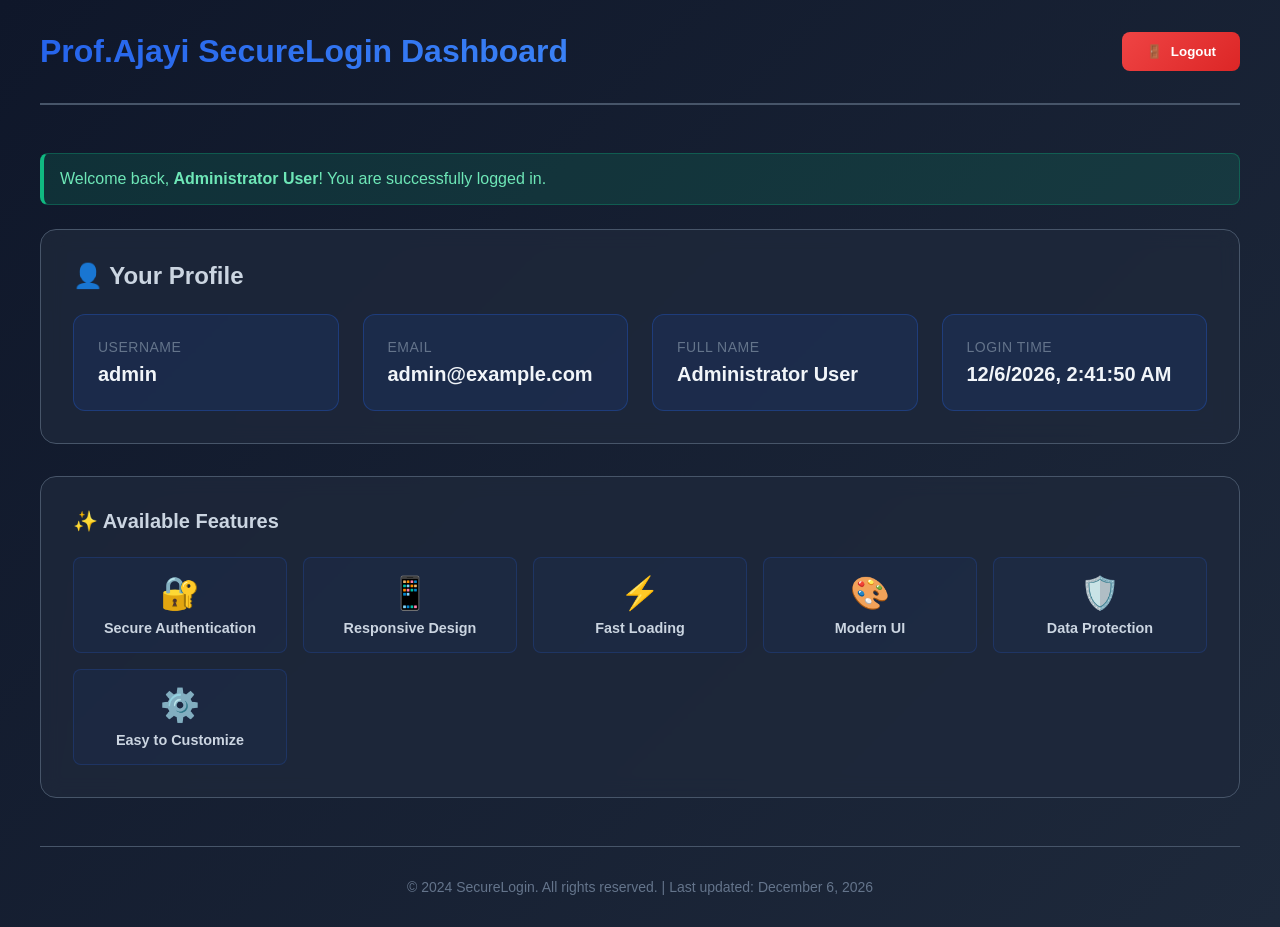
==== dashboard.html @ 4d06614e "Initial commit Csc 425 aassignmen" ====
<!DOCTYPE html>
<html lang="en">
<head>
    <meta charset="UTF-8">
    <meta name="viewport" content="width=device-width, initial-scale=1.0">
    <title>Dashboard -Prof.Ajayi Login</title>
    <style>
        * {
            margin: 0;
            padding: 0;
            box-sizing: border-box;
        }

        body {
            font-family: -apple-system, BlinkMacSystemFont, 'Segoe UI', Roboto, 'Helvetica Neue', Arial, sans-serif;
            background: linear-gradient(135deg, #0f172a 0%, #1e293b 100%);
            min-height: 100vh;
            color: #f1f5f9;
            padding: 2rem;
        }

        .container {
            max-width: 1200px;
            margin: 0 auto;
        }

        header {
            display: flex;
            justify-content: space-between;
            align-items: center;
            margin-bottom: 3rem;
            padding-bottom: 2rem;
            border-bottom: 2px solid #475569;
        }

        header h1 {
            font-size: 2rem;
            background: linear-gradient(135deg, #2563eb, #3b82f6);
            -webkit-background-clip: text;
            -webkit-text-fill-color: transparent;
            background-clip: text;
        }

        .logout-btn {
            padding: 0.75rem 1.5rem;
            background: linear-gradient(135deg, #ef4444, #dc2626);
            border: none;
            border-radius: 0.5rem;
            color: white;
            font-weight: 600;
            cursor: pointer;
            text-decoration: none;
            transition: all 0.3s ease;
            display: inline-flex;
            align-items: center;
            gap: 0.5rem;
        }

        .logout-btn:hover {
            transform: translateY(-2px);
            box-shadow: 0 6px 20px rgba(239, 68, 68, 0.3);
        }

        .welcome-section {
            background: rgba(30, 41, 59, 0.8);
            border: 1px solid #475569;
            border-radius: 1rem;
            padding: 2rem;
            margin-bottom: 2rem;
            backdrop-filter: blur(10px);
        }

        .welcome-section h2 {
            font-size: 1.5rem;
            margin-bottom: 1rem;
            color: #cbd5e1;
        }

        .user-info {
            display: grid;
            grid-template-columns: repeat(auto-fit, minmax(250px, 1fr));
            gap: 1.5rem;
            margin-top: 1.5rem;
        }

        .info-card {
            background: rgba(37, 99, 235, 0.1);
            border: 1px solid rgba(37, 99, 235, 0.3);
            border-radius: 0.75rem;
            padding: 1.5rem;
            transition: all 0.3s ease;
        }

        .info-card:hover {
            border-color: rgba(37, 99, 235, 0.6);
            background: rgba(37, 99, 235, 0.15);
        }

        .info-label {
            font-size: 0.875rem;
            color: #64748b;
            text-transform: uppercase;
            letter-spacing: 0.5px;
            margin-bottom: 0.5rem;
        }

        .info-value {
            font-size: 1.25rem;
            font-weight: 600;
            color: #f1f5f9;
        }

        .content-section {
            background: rgba(30, 41, 59, 0.8);
            border: 1px solid #475569;
            border-radius: 1rem;
            padding: 2rem;
            backdrop-filter: blur(10px);
        }

        .content-section h2 {
            font-size: 1.25rem;
            margin-bottom: 1.5rem;
            color: #cbd5e1;
        }

        .feature-grid {
            display: grid;
            grid-template-columns: repeat(auto-fit, minmax(200px, 1fr));
            gap: 1rem;
        }

        .feature-item {
            background: rgba(37, 99, 235, 0.05);
            border: 1px solid rgba(37, 99, 235, 0.2);
            border-radius: 0.5rem;
            padding: 1rem;
            text-align: center;
            transition: all 0.3s ease;
        }

        .feature-item:hover {
            border-color: rgba(37, 99, 235, 0.5);
            transform: translateY(-2px);
        }

        .feature-icon {
            font-size: 2rem;
            margin-bottom: 0.5rem;
        }

        .feature-name {
            font-weight: 600;
            color: #cbd5e1;
            font-size: 0.9rem;
        }

        .alert {
            background: rgba(16, 185, 129, 0.15);
            border: 1px solid rgba(16, 185, 129, 0.3);
            border-left: 4px solid #10b981;
            border-radius: 0.5rem;
            padding: 1rem;
            margin-bottom: 1.5rem;
            color: #6ee7b7;
        }

        footer {
            text-align: center;
            margin-top: 3rem;
            padding-top: 2rem;
            border-top: 1px solid #475569;
            color: #64748b;
            font-size: 0.875rem;
        }

        @media (max-width: 768px) {
            header {
                flex-direction: column;
                gap: 1rem;
                text-align: center;
            }

            .logout-btn {
                width: 100%;
                justify-content: center;
            }

            header h1 {
                font-size: 1.5rem;
            }

            .welcome-section h2 {
                font-size: 1.25rem;
            }

            .user-info {
                grid-template-columns: 1fr;
            }
        }
    </style>
</head>
<body>
    <div class="container">
        <!-- Header -->
        <header>
            <h1>Prof.Ajayi SecureLogin Dashboard</h1>
            <button class="logout-btn" id="logoutBtn">
                <span>🚪</span>
                <span>Logout</span>
            </button>
        </header>

        <!-- Welcome Message -->
        <div class="alert" id="welcomeAlert"></div>

        <!-- User Information Section -->
        <div class="welcome-section">
            <h2>👤 Your Profile</h2>
            <div class="user-info" id="userInfo">
                <div class="info-card">
                    <div class="info-label">Username</div>
                    <div class="info-value" id="usernameDisplay">Loading...</div>
                </div>
                <div class="info-card">
                    <div class="info-label">Email</div>
                    <div class="info-value" id="emailDisplay">Loading...</div>
                </div>
                <div class="info-card">
                    <div class="info-label">Full Name</div>
                    <div class="info-value" id="nameDisplay">Loading...</div>
                </div>
                <div class="info-card">
                    <div class="info-label">Login Time</div>
                    <div class="info-value" id="loginTimeDisplay">Loading...</div>
                </div>
            </div>
        </div>

        <!-- Features Section -->
        <div class="content-section" style="margin-top: 2rem;">
            <h2>✨ Available Features</h2>
            <div class="feature-grid">
                <div class="feature-item">
                    <div class="feature-icon">🔐</div>
                    <div class="feature-name">Secure Authentication</div>
                </div>
                <div class="feature-item">
                    <div class="feature-icon">📱</div>
                    <div class="feature-name">Responsive Design</div>
                </div>
                <div class="feature-item">
                    <div class="feature-icon">⚡</div>
                    <div class="feature-name">Fast Loading</div>
                </div>
                <div class="feature-item">
                    <div class="feature-icon">🎨</div>
                    <div class="feature-name">Modern UI</div>
                </div>
                <div class="feature-item">
                    <div class="feature-icon">🛡️</div>
                    <div class="feature-name">Data Protection</div>
                </div>
                <div class="feature-item">
                    <div class="feature-icon">⚙️</div>
                    <div class="feature-name">Easy to Customize</div>
                </div>
            </div>
        </div>

        <!-- Footer -->
        <footer>
            <p>&copy; 2024 SecureLogin. All rights reserved. | Last updated: <span id="currentDate"></span></p>
        </footer>
    </div>

    <script>
        /**
         * Dashboard Script
         * Displays user information and handles logout
         */

        // ===================================
        // INITIALIZATION
        // ===================================
        document.addEventListener('DOMContentLoaded', () => {
            displayUserInformation();
            setupLogout();
            updateDateTime();
        });

        // ===================================
        // DISPLAY USER INFORMATION
        // ===================================
        function displayUserInformation() {
            // Get user data from session (via cookie or from PHP)
            // In a real app, this would come from a PHP endpoint
            
            // For demo, we'll create sample data
            const userData = {
                username: 'admin',
                email: 'admin@example.com',
                name: 'Administrator User',
                loginTime: new Date().toLocaleString()
            };

            // Update DOM with user information
            document.getElementById('usernameDisplay').textContent = userData.username || 'Unknown';
            document.getElementById('emailDisplay').textContent = userData.email || 'Not provided';
            document.getElementById('nameDisplay').textContent = userData.name || 'User';
            document.getElementById('loginTimeDisplay').textContent = userData.loginTime;

            // Update welcome message
            const welcomeMsg = `Welcome back, <strong>${userData.name}</strong>! You are successfully logged in.`;
            document.getElementById('welcomeAlert').innerHTML = welcomeMsg;
        }

        // ===================================
        // LOGOUT FUNCTIONALITY
        // ===================================
        function setupLogout() {
            const logoutBtn = document.getElementById('logoutBtn');
            logoutBtn.addEventListener('click', handleLogout);
        }

        async function handleLogout() {
            // Confirm logout
            if (!confirm('Are you sure you want to logout?')) {
                return;
            }

            try {
                // Show loading state
                const logoutBtn = document.getElementById('logoutBtn');
                const originalText = logoutBtn.innerHTML;
                logoutBtn.disabled = true;
                logoutBtn.innerHTML = '<span>⏳</span><span>Logging out...</span>';

                // Call logout endpoint
                const response = await fetch('logout.php', {
                    method: 'POST',
                    headers: {
                        'Content-Type': 'application/json'
                    }
                });

                if (response.ok) {
                    // Redirect to login page
                    setTimeout(() => {
                        window.location.href = 'login.html';
                    }, 500);
                } else {
                    throw new Error('Logout failed');
                }
            } catch (error) {
                console.error('Logout error:', error);
                alert('Error during logout. Please try again.');
                logoutBtn.disabled = false;
                logoutBtn.innerHTML = originalText;
            }
        }

        // ===================================
        // UTILITY FUNCTIONS
        // ===================================
        function updateDateTime() {
            const now = new Date();
            const options = { 
                year: 'numeric', 
                month: 'long', 
                day: 'numeric'
            };
            document.getElementById('currentDate').textContent = now.toLocaleDateString('en-US', options);
        }

        // ===================================
        // PAGE VISIBILITY & SESSION CHECK
        // ===================================
        document.addEventListener('visibilitychange', () => {
            if (document.visibilityState === 'visible') {
                // Page is now visible - could verify session is still active
                console.log('Dashboard visible');
            }
        });

        // Optional: Warn before unload if there are unsaved changes
        window.addEventListener('beforeunload', (event) => {
            // Only warn if user initiated navigation
            if (event.type === 'beforeunload') {
                // Uncomment to show warning
                // event.preventDefault();
                // event.returnValue = '';
            }
        });
    </script>
</body>
</html>
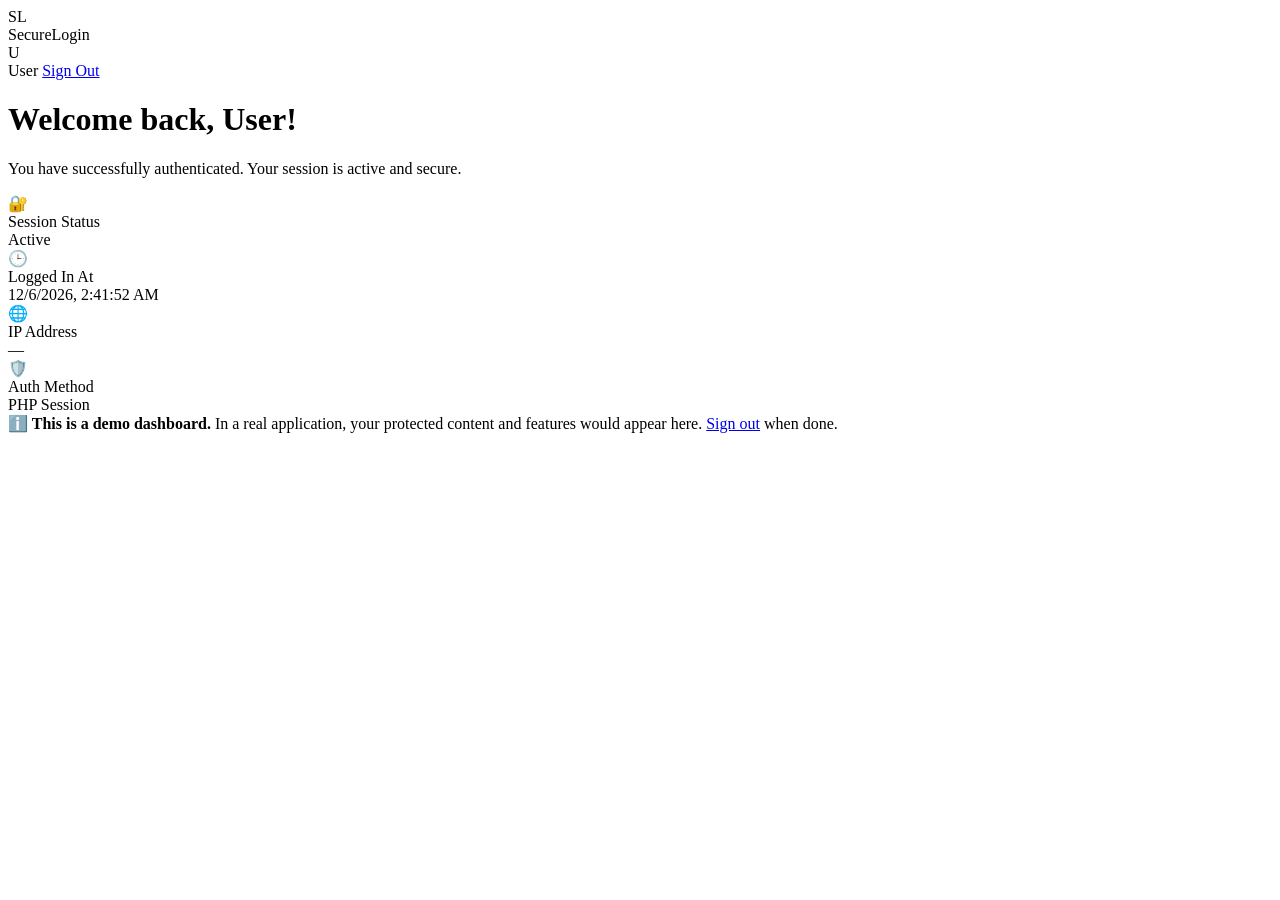
==== commit 81725e43: "Add files via upload" ====
--- a/dashboard.html
+++ b/dashboard.html
@@ -1,397 +1,81 @@
 <!DOCTYPE html>
 <html lang="en">
 <head>
-    <meta charset="UTF-8">
-    <meta name="viewport" content="width=device-width, initial-scale=1.0">
-    <title>Dashboard -Prof.Ajayi Login</title>
-    <style>
-        * {
-            margin: 0;
-            padding: 0;
-            box-sizing: border-box;
-        }
+  <meta charset="UTF-8"/>
+  <meta name="viewport" content="width=device-width, initial-scale=1.0"/>
+  <title>Dashboard — SecureLogin</title>
+  <link href="https://fonts.googleapis.com/css2?family=DM+Serif+Display&family=DM+Sans:wght@300;400;500;600&display=swap" rel="stylesheet"/>
+  <link rel="stylesheet" href="css/style.css"/>
+  <link rel="stylesheet" href="css/dashboard.css"/>
+</head>
+<body class="dashboard-body">
 
-        body {
-            font-family: -apple-system, BlinkMacSystemFont, 'Segoe UI', Roboto, 'Helvetica Neue', Arial, sans-serif;
-            background: linear-gradient(135deg, #0f172a 0%, #1e293b 100%);
-            min-height: 100vh;
-            color: #f1f5f9;
-            padding: 2rem;
-        }
+  <div class="dash-wrapper">
 
-        .container {
-            max-width: 1200px;
-            margin: 0 auto;
-        }
+    <header class="dash-header">
+      <div class="dash-brand">
+        <div class="card-logo small">SL</div>
+        <span>SecureLogin</span>
+      </div>
+      <div class="dash-user-area">
+        <div class="dash-avatar" id="dashAvatar"></div>
+        <span class="dash-username" id="dashUsername">Loading...</span>
+        <a href="php/logout.php" class="btn btn-ghost btn-sm">Sign Out</a>
+      </div>
+    </header>
 
-        header {
-            display: flex;
-            justify-content: space-between;
-            align-items: center;
-            margin-bottom: 3rem;
-            padding-bottom: 2rem;
-            border-bottom: 2px solid #475569;
-        }
+    <main class="dash-main">
+      <div class="dash-hero">
+        <h1 class="dash-greeting" id="dashGreeting">Welcome!</h1>
+        <p class="dash-sub">You have successfully authenticated. Your session is active and secure.</p>
+      </div>
 
-        header h1 {
-            font-size: 2rem;
-            background: linear-gradient(135deg, #2563eb, #3b82f6);
-            -webkit-background-clip: text;
-            -webkit-text-fill-color: transparent;
-            background-clip: text;
-        }
+      <div class="dash-cards">
+        <div class="dash-card">
+          <div class="dc-icon">🔐</div>
+          <div class="dc-label">Session Status</div>
+          <div class="dc-value success">Active</div>
+        </div>
+        <div class="dash-card">
+          <div class="dc-icon">🕒</div>
+          <div class="dc-label">Logged In At</div>
+          <div class="dc-value" id="loginTime">—</div>
+        </div>
+        <div class="dash-card">
+          <div class="dc-icon">🌐</div>
+          <div class="dc-label">IP Address</div>
+          <div class="dc-value" id="clientIP">—</div>
+        </div>
+        <div class="dash-card">
+          <div class="dc-icon">🛡️</div>
+          <div class="dc-label">Auth Method</div>
+          <div class="dc-value">PHP Session</div>
+        </div>
+      </div>
 
-        .logout-btn {
-            padding: 0.75rem 1.5rem;
-            background: linear-gradient(135deg, #ef4444, #dc2626);
-            border: none;
-            border-radius: 0.5rem;
-            color: white;
-            font-weight: 600;
-            cursor: pointer;
-            text-decoration: none;
-            transition: all 0.3s ease;
-            display: inline-flex;
-            align-items: center;
-            gap: 0.5rem;
-        }
+      <div class="dash-notice">
+        <strong>ℹ️ This is a demo dashboard.</strong>
+        In a real application, your protected content and features would appear here.
+        <a href="php/logout.php" class="link-accent">Sign out</a> when done.
+      </div>
+    </main>
 
-        .logout-btn:hover {
-            transform: translateY(-2px);
-            box-shadow: 0 6px 20px rgba(239, 68, 68, 0.3);
-        }
+  </div>
 
-        .welcome-section {
-            background: rgba(30, 41, 59, 0.8);
-            border: 1px solid #475569;
-            border-radius: 1rem;
-            padding: 2rem;
-            margin-bottom: 2rem;
-            backdrop-filter: blur(10px);
-        }
+  <script>
+    // Read session data injected by PHP or fallback to sessionStorage
+    const username = document.querySelector('meta[name="auth-user"]')?.content
+                     || sessionStorage.getItem('auth_user')
+                     || 'User';
+    const loginTime = sessionStorage.getItem('auth_time') || new Date().toLocaleTimeString();
+    const ip = document.querySelector('meta[name="client-ip"]')?.content || '—';
 
-        .welcome-section h2 {
-            font-size: 1.5rem;
-            margin-bottom: 1rem;
-            color: #cbd5e1;
-        }
-
-        .user-info {
-            display: grid;
-            grid-template-columns: repeat(auto-fit, minmax(250px, 1fr));
-            gap: 1.5rem;
-            margin-top: 1.5rem;
-        }
-
-        .info-card {
-            background: rgba(37, 99, 235, 0.1);
-            border: 1px solid rgba(37, 99, 235, 0.3);
-            border-radius: 0.75rem;
-            padding: 1.5rem;
-            transition: all 0.3s ease;
-        }
-
-        .info-card:hover {
-            border-color: rgba(37, 99, 235, 0.6);
-            background: rgba(37, 99, 235, 0.15);
-        }
-
-        .info-label {
-            font-size: 0.875rem;
-            color: #64748b;
-            text-transform: uppercase;
-            letter-spacing: 0.5px;
-            margin-bottom: 0.5rem;
-        }
-
-        .info-value {
-            font-size: 1.25rem;
-            font-weight: 600;
-            color: #f1f5f9;
-        }
-
-        .content-section {
-            background: rgba(30, 41, 59, 0.8);
-            border: 1px solid #475569;
-            border-radius: 1rem;
-            padding: 2rem;
-            backdrop-filter: blur(10px);
-        }
-
-        .content-section h2 {
-            font-size: 1.25rem;
-            margin-bottom: 1.5rem;
-            color: #cbd5e1;
-        }
-
-        .feature-grid {
-            display: grid;
-            grid-template-columns: repeat(auto-fit, minmax(200px, 1fr));
-            gap: 1rem;
-        }
-
-        .feature-item {
-            background: rgba(37, 99, 235, 0.05);
-            border: 1px solid rgba(37, 99, 235, 0.2);
-            border-radius: 0.5rem;
-            padding: 1rem;
-            text-align: center;
-            transition: all 0.3s ease;
-        }
-
-        .feature-item:hover {
-            border-color: rgba(37, 99, 235, 0.5);
-            transform: translateY(-2px);
-        }
-
-        .feature-icon {
-            font-size: 2rem;
-            margin-bottom: 0.5rem;
-        }
-
-        .feature-name {
-            font-weight: 600;
-            color: #cbd5e1;
-            font-size: 0.9rem;
-        }
-
-        .alert {
-            background: rgba(16, 185, 129, 0.15);
-            border: 1px solid rgba(16, 185, 129, 0.3);
-            border-left: 4px solid #10b981;
-            border-radius: 0.5rem;
-            padding: 1rem;
-            margin-bottom: 1.5rem;
-            color: #6ee7b7;
-        }
-
-        footer {
-            text-align: center;
-            margin-top: 3rem;
-            padding-top: 2rem;
-            border-top: 1px solid #475569;
-            color: #64748b;
-            font-size: 0.875rem;
-        }
-
-        @media (max-width: 768px) {
-            header {
-                flex-direction: column;
-                gap: 1rem;
-                text-align: center;
-            }
-
-            .logout-btn {
-                width: 100%;
-                justify-content: center;
-            }
-
-            header h1 {
-                font-size: 1.5rem;
-            }
-
-            .welcome-section h2 {
-                font-size: 1.25rem;
-            }
-
-            .user-info {
-                grid-template-columns: 1fr;
-            }
-        }
-    </style>
-</head>
-<body>
-    <div class="container">
-        <!-- Header -->
-        <header>
-            <h1>Prof.Ajayi SecureLogin Dashboard</h1>
-            <button class="logout-btn" id="logoutBtn">
-                <span>🚪</span>
-                <span>Logout</span>
-            </button>
-        </header>
-
-        <!-- Welcome Message -->
-        <div class="alert" id="welcomeAlert"></div>
-
-        <!-- User Information Section -->
-        <div class="welcome-section">
-            <h2>👤 Your Profile</h2>
-            <div class="user-info" id="userInfo">
-                <div class="info-card">
-                    <div class="info-label">Username</div>
-                    <div class="info-value" id="usernameDisplay">Loading...</div>
-                </div>
-                <div class="info-card">
-                    <div class="info-label">Email</div>
-                    <div class="info-value" id="emailDisplay">Loading...</div>
-                </div>
-                <div class="info-card">
-                    <div class="info-label">Full Name</div>
-                    <div class="info-value" id="nameDisplay">Loading...</div>
-                </div>
-                <div class="info-card">
-                    <div class="info-label">Login Time</div>
-                    <div class="info-value" id="loginTimeDisplay">Loading...</div>
-                </div>
-            </div>
-        </div>
-
-        <!-- Features Section -->
-        <div class="content-section" style="margin-top: 2rem;">
-            <h2>✨ Available Features</h2>
-            <div class="feature-grid">
-                <div class="feature-item">
-                    <div class="feature-icon">🔐</div>
-                    <div class="feature-name">Secure Authentication</div>
-                </div>
-                <div class="feature-item">
-                    <div class="feature-icon">📱</div>
-                    <div class="feature-name">Responsive Design</div>
-                </div>
-                <div class="feature-item">
-                    <div class="feature-icon">⚡</div>
-                    <div class="feature-name">Fast Loading</div>
-                </div>
-                <div class="feature-item">
-                    <div class="feature-icon">🎨</div>
-                    <div class="feature-name">Modern UI</div>
-                </div>
-                <div class="feature-item">
-                    <div class="feature-icon">🛡️</div>
-                    <div class="feature-name">Data Protection</div>
-                </div>
-                <div class="feature-item">
-                    <div class="feature-icon">⚙️</div>
-                    <div class="feature-name">Easy to Customize</div>
-                </div>
-            </div>
-        </div>
-
-        <!-- Footer -->
-        <footer>
-            <p>&copy; 2024 SecureLogin. All rights reserved. | Last updated: <span id="currentDate"></span></p>
-        </footer>
-    </div>
-
-    <script>
-        /**
-         * Dashboard Script
-         * Displays user information and handles logout
-         */
-
-        // ===================================
-        // INITIALIZATION
-        // ===================================
-        document.addEventListener('DOMContentLoaded', () => {
-            displayUserInformation();
-            setupLogout();
-            updateDateTime();
-        });
-
-        // ===================================
-        // DISPLAY USER INFORMATION
-        // ===================================
-        function displayUserInformation() {
-            // Get user data from session (via cookie or from PHP)
-            // In a real app, this would come from a PHP endpoint
-            
-            // For demo, we'll create sample data
-            const userData = {
-                username: 'admin',
-                email: 'admin@example.com',
-                name: 'Administrator User',
-                loginTime: new Date().toLocaleString()
-            };
-
-            // Update DOM with user information
-            document.getElementById('usernameDisplay').textContent = userData.username || 'Unknown';
-            document.getElementById('emailDisplay').textContent = userData.email || 'Not provided';
-            document.getElementById('nameDisplay').textContent = userData.name || 'User';
-            document.getElementById('loginTimeDisplay').textContent = userData.loginTime;
-
-            // Update welcome message
-            const welcomeMsg = `Welcome back, <strong>${userData.name}</strong>! You are successfully logged in.`;
-            document.getElementById('welcomeAlert').innerHTML = welcomeMsg;
-        }
-
-        // ===================================
-        // LOGOUT FUNCTIONALITY
-        // ===================================
-        function setupLogout() {
-            const logoutBtn = document.getElementById('logoutBtn');
-            logoutBtn.addEventListener('click', handleLogout);
-        }
-
-        async function handleLogout() {
-            // Confirm logout
-            if (!confirm('Are you sure you want to logout?')) {
-                return;
-            }
-
-            try {
-                // Show loading state
-                const logoutBtn = document.getElementById('logoutBtn');
-                const originalText = logoutBtn.innerHTML;
-                logoutBtn.disabled = true;
-                logoutBtn.innerHTML = '<span>⏳</span><span>Logging out...</span>';
-
-                // Call logout endpoint
-                const response = await fetch('logout.php', {
-                    method: 'POST',
-                    headers: {
-                        'Content-Type': 'application/json'
-                    }
-                });
-
-                if (response.ok) {
-                    // Redirect to login page
-                    setTimeout(() => {
-                        window.location.href = 'login.html';
-                    }, 500);
-                } else {
-                    throw new Error('Logout failed');
-                }
-            } catch (error) {
-                console.error('Logout error:', error);
-                alert('Error during logout. Please try again.');
-                logoutBtn.disabled = false;
-                logoutBtn.innerHTML = originalText;
-            }
-        }
-
-        // ===================================
-        // UTILITY FUNCTIONS
-        // ===================================
-        function updateDateTime() {
-            const now = new Date();
-            const options = { 
-                year: 'numeric', 
-                month: 'long', 
-                day: 'numeric'
-            };
-            document.getElementById('currentDate').textContent = now.toLocaleDateString('en-US', options);
-        }
-
-        // ===================================
-        // PAGE VISIBILITY & SESSION CHECK
-        // ===================================
-        document.addEventListener('visibilitychange', () => {
-            if (document.visibilityState === 'visible') {
-                // Page is now visible - could verify session is still active
-                console.log('Dashboard visible');
-            }
-        });
-
-        // Optional: Warn before unload if there are unsaved changes
-        window.addEventListener('beforeunload', (event) => {
-            // Only warn if user initiated navigation
-            if (event.type === 'beforeunload') {
-                // Uncomment to show warning
-                // event.preventDefault();
-                // event.returnValue = '';
-            }
-        });
-    </script>
+    document.getElementById('dashUsername').textContent = username;
+    document.getElementById('dashGreeting').textContent = `Welcome back, ${username}!`;
+    document.getElementById('dashAvatar').textContent = username.charAt(0).toUpperCase();
+    document.getElementById('loginTime').textContent = loginTime;
+    document.getElementById('clientIP').textContent = ip;
+    document.getElementById('loginTime').textContent = new Date().toLocaleString();
+  </script>
 </body>
 </html>
